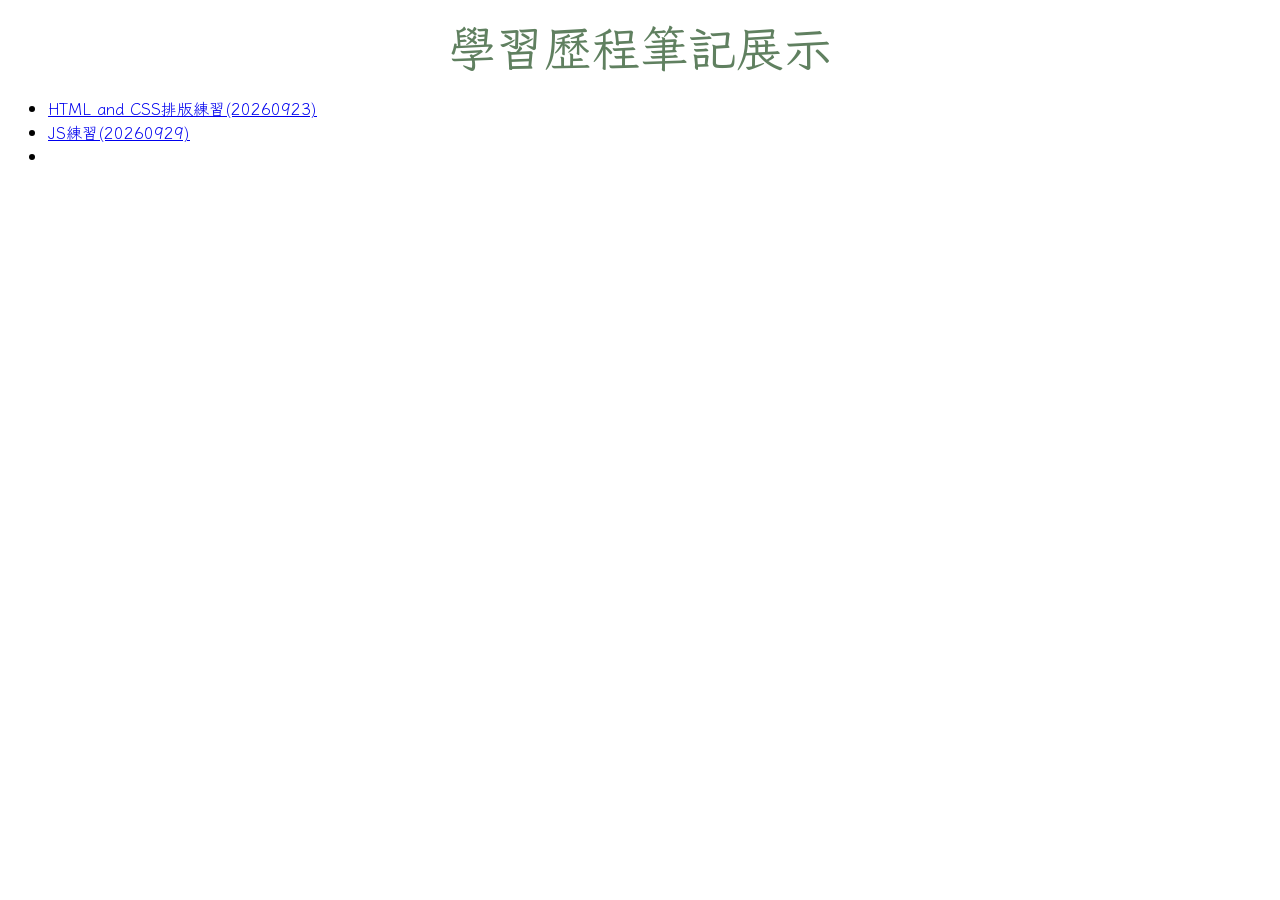
==== index.html @ e020fc0d "更新ivdex.html首頁" ====
<!DOCTYPE html>
<html lang="zh-TW">
<head>
    <meta charset="UTF-8">
    <meta name="viewport" content="width=device-width, initial-scale=1.0">
    <title>學習歷程首頁</title>
    <link rel="stylesheet" href="css/myall0924.css">
</head>
<body>
    <div class="mytitle-04">學習歷程筆記展示</div>
    <ul>
        <li><a href="練習作業0923-1.HTML" target="_blank">HTML and CSS排版練習(20260923) </a></li>
        <li><a href="20260929-jstravelfood.html" target="_blank">JS練習(20260929)</a></li>
        <li><a href=""></a></li>
    </ul>
    <script></script> 
    <script src="js/jquery-4.0.0.js"></script>
    
</body>
</html>
---- css/myall0924.css ----
@import url('https://fonts.googleapis.com/css2?family=Klee+One:wght@400;600&display=swap');

 :root {
   --corle01: #6ac8e4;
   --corle02: #a4bdeb;



 }


 body {
   font-family: "Klee One", cursive;
 }

 /* 字體粗細 */
 .fw-100 {
   font-weight: 100;
 }

 .fw-200 {
   font-weight: 200;
 }

 .fw-300 {
   font-weight: 300;
 }

 .fw-400 {
   font-weight: 400;
 }

 .fw-500 {
   font-weight: 500;
 }

 .fw-600 {
   font-weight: 600;
 }

 .fw-700 {
   font-weight: 700;
 }

 .fw-800 {
   font-weight: 800;
 }

 /* 標題 */
 .mytitle-01 {
   font-size: 32px;
   font-weight: 300;
   text-align: center;
   color: rgb(184, 132, 233);
 }

 .mytitle-02 {
   font-size: 32px;
   font-weight: 600;
   text-align: center;
   color: rgb(132, 210, 233);
 }

 .mytitle-03 {
   font-size: 32px;
   font-weight: 800;
   text-align: center;
   color: rgb(132, 233, 183);
 }

 .mytitle-01 {
   font-size: 32px;
   font-weight: 300;
   text-align: center;
   color: rgb(184, 163, 132);
   /* 柔和暖棕色 */
   margin-top: 15px;
 }

 .mytitle-02 {
   font-size: 32px;
   font-weight: 600;
   text-align: center;
   color: rgb(132, 180, 150);
   /* 柔和黃綠色 */
   margin-top: 10px;
 }

 .mytitle-03 {
   font-size: 32px;
   font-weight: 800;
   text-align: center;
   color: rgb(96, 128, 96);
   /* 柔和沉穩橄欖綠 */
   margin-top: 10px;
   margin-bottom: 15px;
 }
  .mytitle-04 {
   font-size: 48px;
   font-weight: 900;
   text-align: center;
   color: rgb(96, 128, 96);
   /* 柔和沉穩橄欖綠 */
   margin-top: 10px;
   margin-bottom: 15px;

 /* 背景圖 */
 .bg-img {
   background-position: center center;
   background-size: cover;
 }
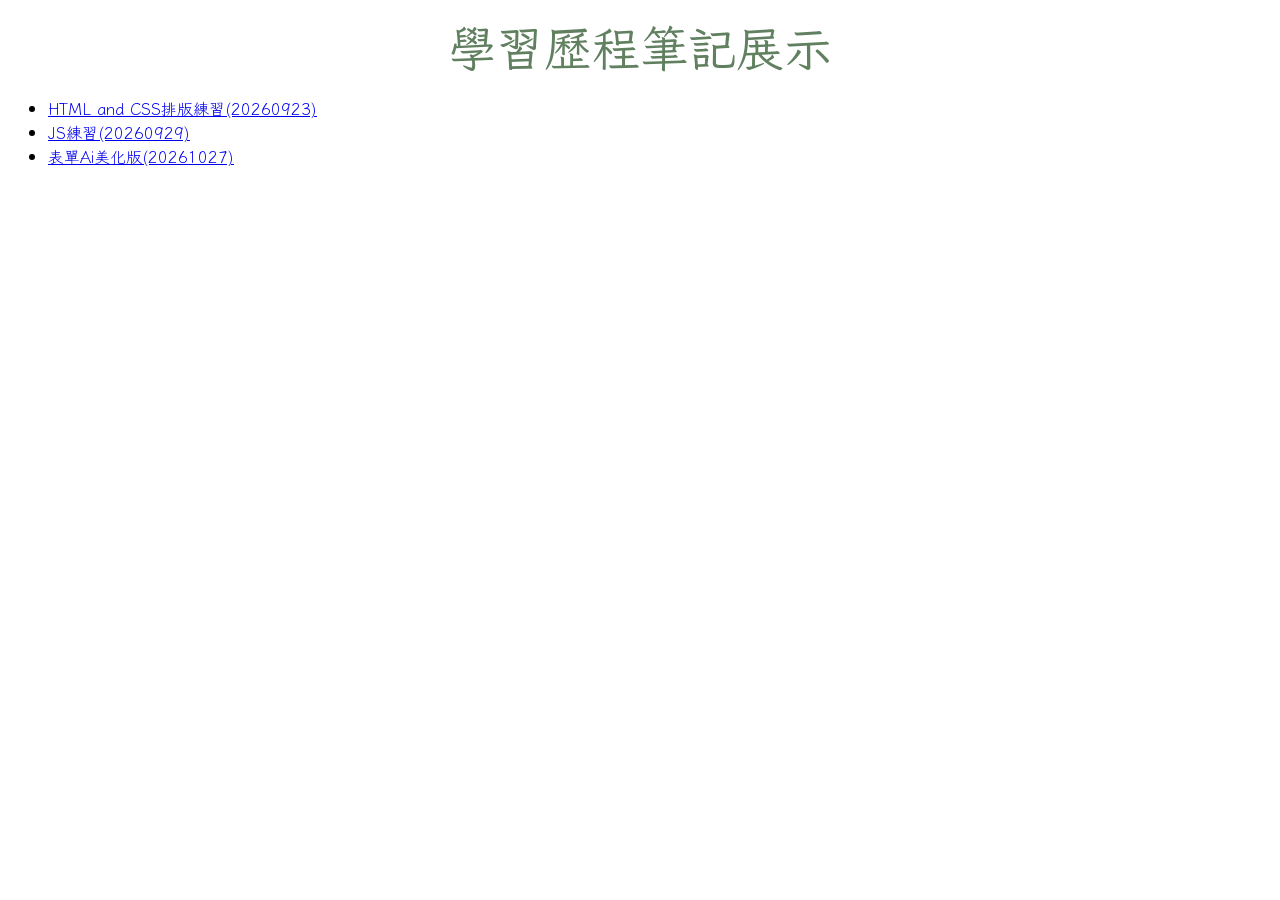
==== commit 84bb34ec: "新增20261027ai美化版檔案" ====
--- a/index.html
+++ b/index.html
@@ -9,9 +9,9 @@
 <body>
     <div class="mytitle-04">學習歷程筆記展示</div>
     <ul>
-        <li><a href="練習作業0923-1.HTML" target="_blank">HTML and CSS排版練習(20260923) </a></li>
+        <li><a href="練習作業0923-1.html" target="_blank">HTML and CSS排版練習(20260923) </a></li>
         <li><a href="20260929-jstravelfood.html" target="_blank">JS練習(20260929)</a></li>
-        <li><a href=""></a></li>
+        <li><a href="20261027ai美化.html" target="_blank" >表單Ai美化版(20261027)</a></li>
     </ul>
     <script></script> 
     <script src="js/jquery-4.0.0.js"></script>
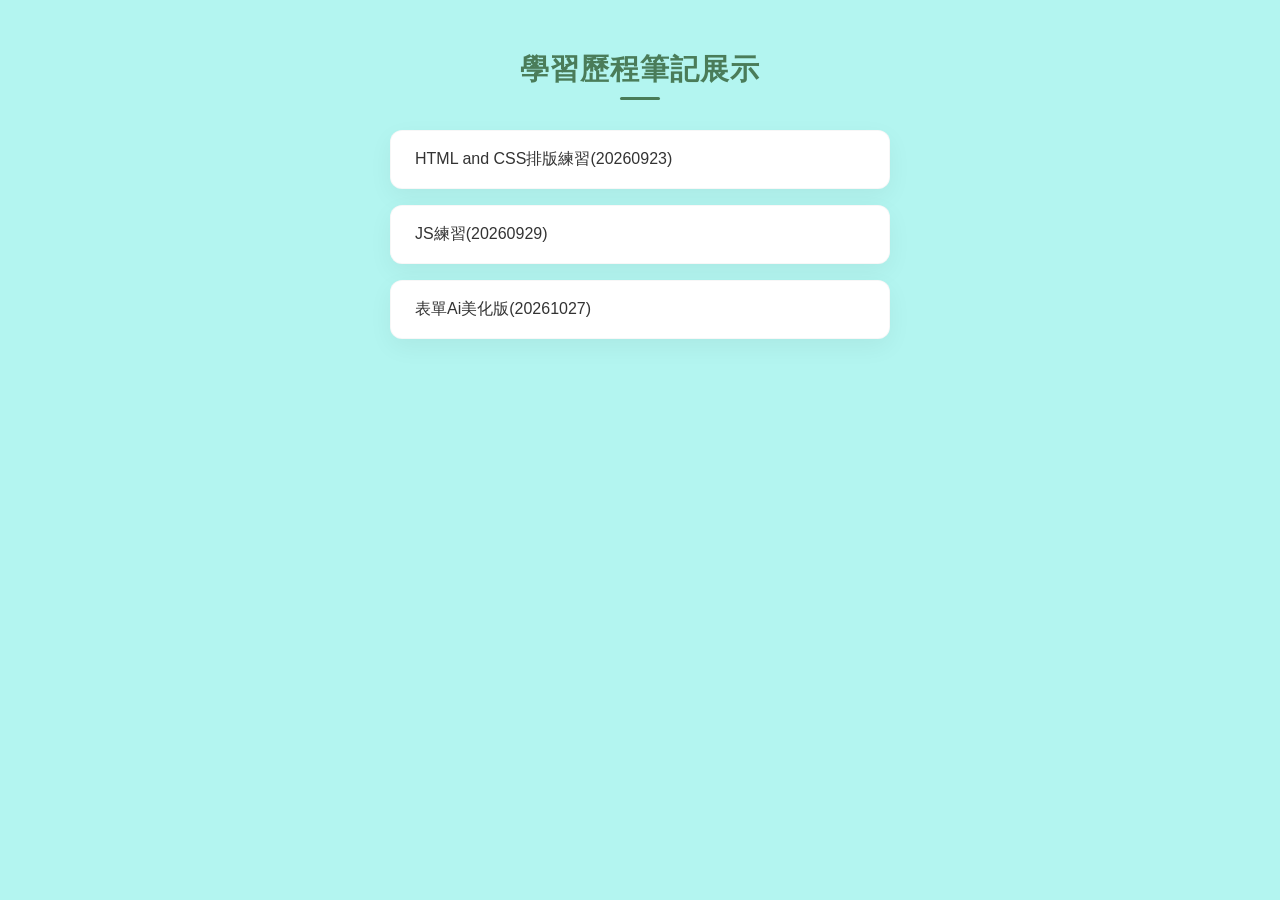
==== commit f8ad05d1: "更新學習歷程" ====
--- a/index.html
+++ b/index.html
@@ -5,6 +5,93 @@
     <meta name="viewport" content="width=device-width, initial-scale=1.0">
     <title>學習歷程首頁</title>
     <link rel="stylesheet" href="css/myall0924.css">
+    <style>
+        /* 清新簡約風格設定 */
+        :root {
+            --bg-color: #b3f5f0;
+            --card-bg: #ffffff;
+            --primary-color: #4a7c59;
+            --hover-color: #689f78;
+            --text-color: #333333;
+            --text-muted: #777777;
+            --border-radius: 12px;
+            --shadow: 0 8px 24px rgba(0, 0, 0, 0.05);
+        }
+
+        body {
+            margin: 0;
+            padding: 40px 20px;
+            font-family: -apple-system, BlinkMacSystemFont, "Segoe UI", Roboto, "Helvetica Neue", Arial, "Noto Sans TC", sans-serif;
+            background-color: var(--bg-color);
+            color: var(--text-color);
+            display: flex;
+            flex-direction: column;
+            align-items: center;
+            min-height: 100vh;
+            box-sizing: border-box;
+        }
+
+        .mytitle-04 {
+            font-size: 1.8rem;
+            font-weight: 600;
+            color: var(--primary-color);
+            margin-bottom: 30px;
+            letter-spacing: 1px;
+            position: relative;
+            padding-bottom: 10px;
+        }
+
+        .mytitle-04::after {
+            content: '';
+            position: absolute;
+            bottom: 0;
+            left: 50%;
+            transform: translateX(-50%);
+            width: 40px;
+            height: 3px;
+            background-color: var(--primary-color);
+            border-radius: 2px;
+        }
+
+        ul {
+            list-style: none;
+            padding: 0;
+            margin: 0;
+            width: 100%;
+            max-width: 500px;
+            display: flex;
+            flex-direction: column;
+            gap: 16px;
+        }
+
+        ul li {
+            background-color: var(--card-bg);
+            border-radius: var(--border-radius);
+            box-shadow: var(--shadow);
+            transition: all 0.3s ease;
+            overflow: hidden;
+            border: 1px solid rgba(0, 0, 0, 0.03);
+        }
+
+        ul li:hover {
+            transform: translateY(-3px);
+            box-shadow: 0 12px 28px rgba(0, 0, 0, 0.08);
+        }
+
+        ul li a {
+            display: block;
+            padding: 18px 24px;
+            text-decoration: none;
+            color: var(--text-color);
+            font-size: 1rem;
+            font-weight: 500;
+            transition: color 0.2s ease;
+        }
+
+        ul li a:hover {
+            color: var(--primary-color);
+        }
+    </style>
 </head>
 <body>
     <div class="mytitle-04">學習歷程筆記展示</div>
--- a/css/myall0924.css
+++ b/css/myall0924.css
@@ -103,9 +103,86 @@
    /* 柔和沉穩橄欖綠 */
    margin-top: 10px;
    margin-bottom: 15px;
+   }
 
  /* 背景圖 */
  .bg-img {
    background-position: center center;
    background-size: cover;
- }+ }
+
+ /* roller圖層 */
+ .roller-r{
+    position: relative;
+    overflow: hidden;
+  }
+ .roller-r .rollerbox-r{
+    position: absolute;
+    width: 100%;
+    height: 100%;
+    background-color: rgba(146, 226, 163, 0.3);
+    transform: translateX(100%);
+    transition: transform 2s;
+    display: flex;
+    justify-content: center;
+    align-items: center;
+  }
+  .roller-r:hover .rollerbox-r{
+    transform: translateX(0);
+  }  
+  .roller-l{
+    position: relative;
+    overflow: hidden;
+  }
+  .roller-l .rollerbox-l{
+    position: absolute;
+    width: 100%;
+    height: 100%;
+    background-color: rgba(146, 226, 163, 0.3);
+    transform: translateX(-100%);
+    transition: transform 2s;
+    display: flex;
+    justify-content: center;
+    align-items: center;
+  }
+  .roller-l:hover .rollerbox-l{
+   transform: translateX(0);
+  }
+
+  .roller-t{
+    position: relative;
+    overflow: hidden;
+  }
+  .roller-t .rollerbox-t{
+    position: absolute;
+    width: 100%;
+    height: 100%;
+    background-color: rgba(146, 226, 163, 0.3);
+    transform: translateY(-100%);
+    transition: transform 2s;
+    display: flex;
+    justify-content: center;
+    align-items: center;
+  }
+  .roller-t:hover .rollerbox-t{
+    transform: translateY(0);
+  }
+
+  .roller-b{
+    position: relative;
+    overflow: hidden;
+  }
+  .roller-b .rollerbox-b{
+    position: absolute;
+    width: 100%;
+    height: 100%;
+    background-color: rgba(146, 226, 163, 0.3);
+    transform: translateY(100%);
+    transition: transform 2s;
+    display: flex;
+    justify-content: center;
+    align-items: center;
+  }
+  .roller-b:hover .rollerbox-b{
+    transform: translateY(0);
+  }
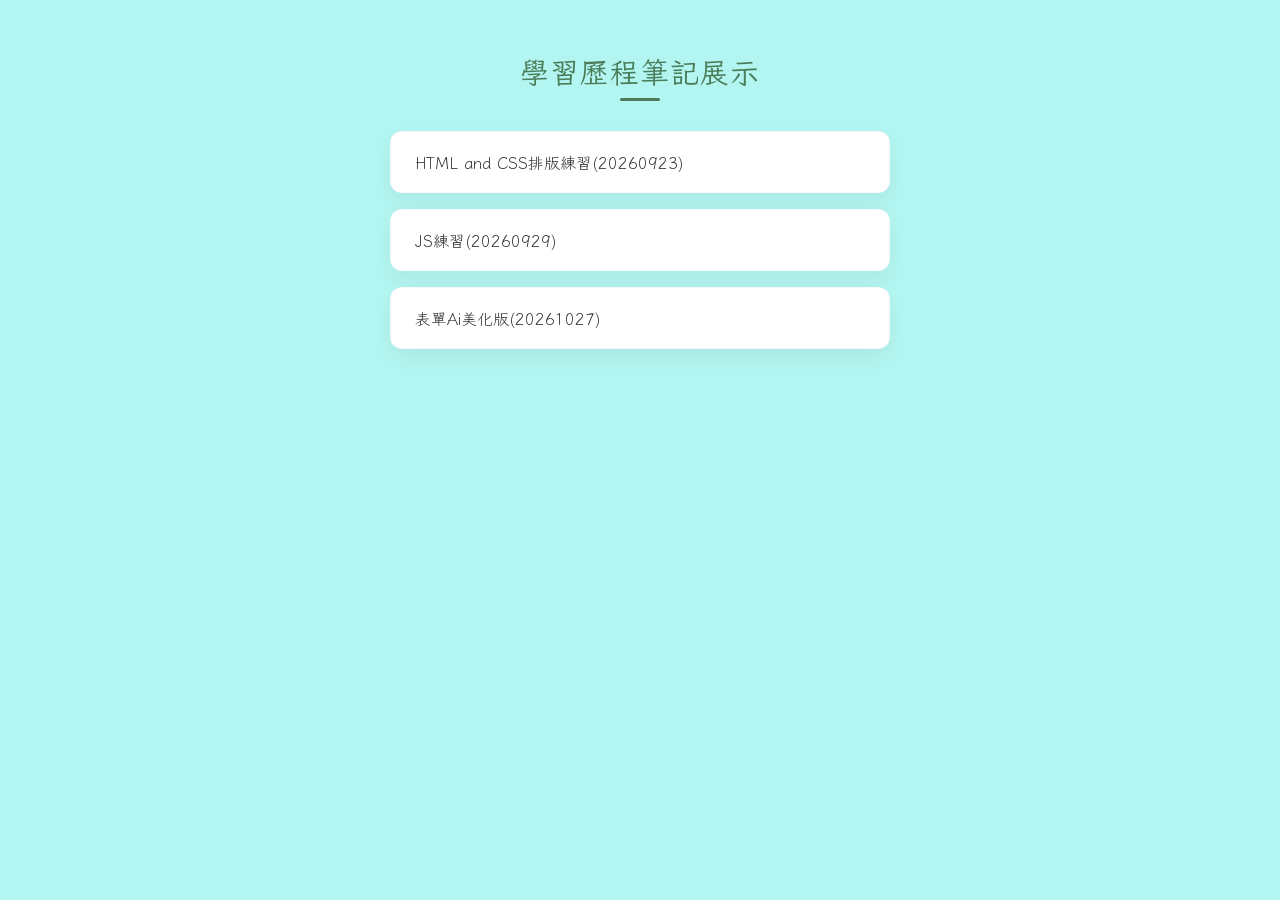
==== commit 4e9cc573: "更新學習歷程(字形)" ====
--- a/index.html
+++ b/index.html
@@ -6,6 +6,8 @@
     <title>學習歷程首頁</title>
     <link rel="stylesheet" href="css/myall0924.css">
     <style>
+        /* 匯入日系手寫感字型 */
+        @import url('https://fonts.googleapis.com/css2?family=Klee+One:wght@400;600&display=swap');
         /* 清新簡約風格設定 */
         :root {
             --bg-color: #b3f5f0;
@@ -21,7 +23,7 @@
         body {
             margin: 0;
             padding: 40px 20px;
-            font-family: -apple-system, BlinkMacSystemFont, "Segoe UI", Roboto, "Helvetica Neue", Arial, "Noto Sans TC", sans-serif;
+            font-family: "Klee One", cursive;
             background-color: var(--bg-color);
             color: var(--text-color);
             display: flex;
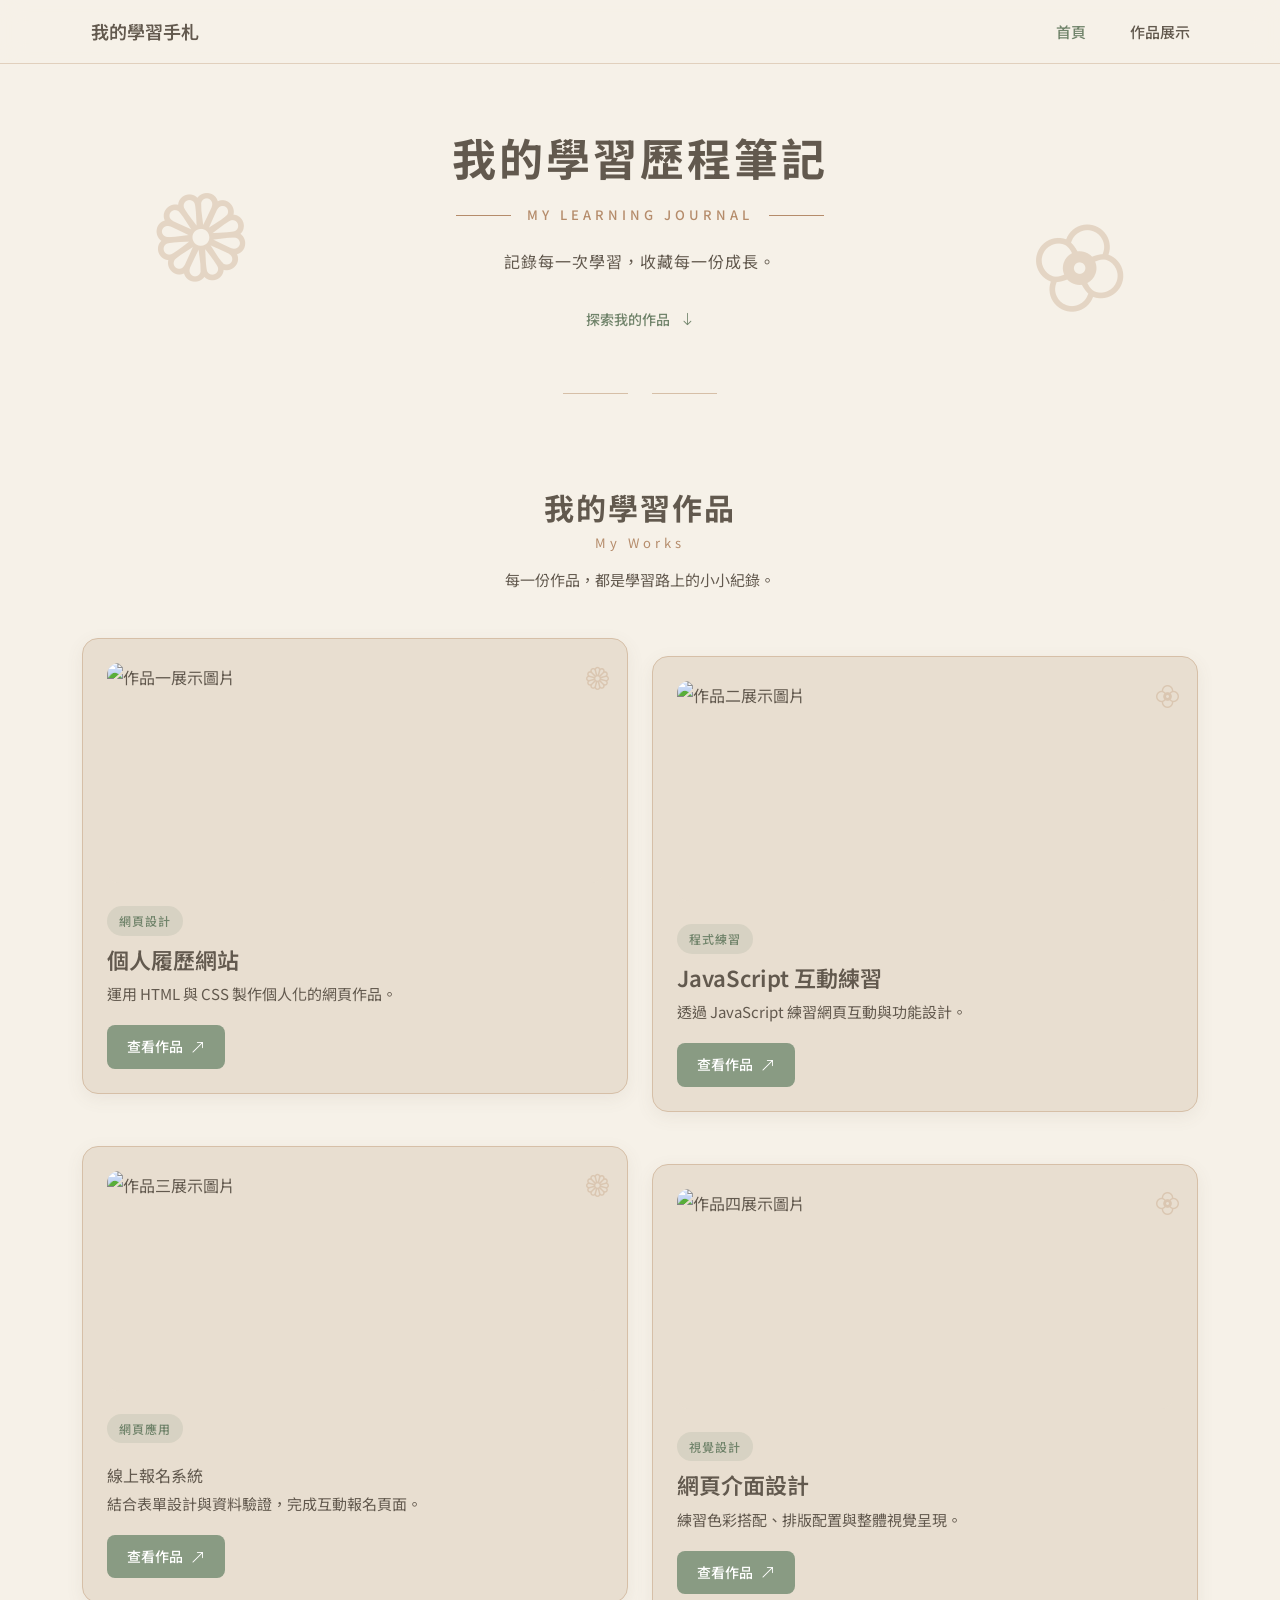
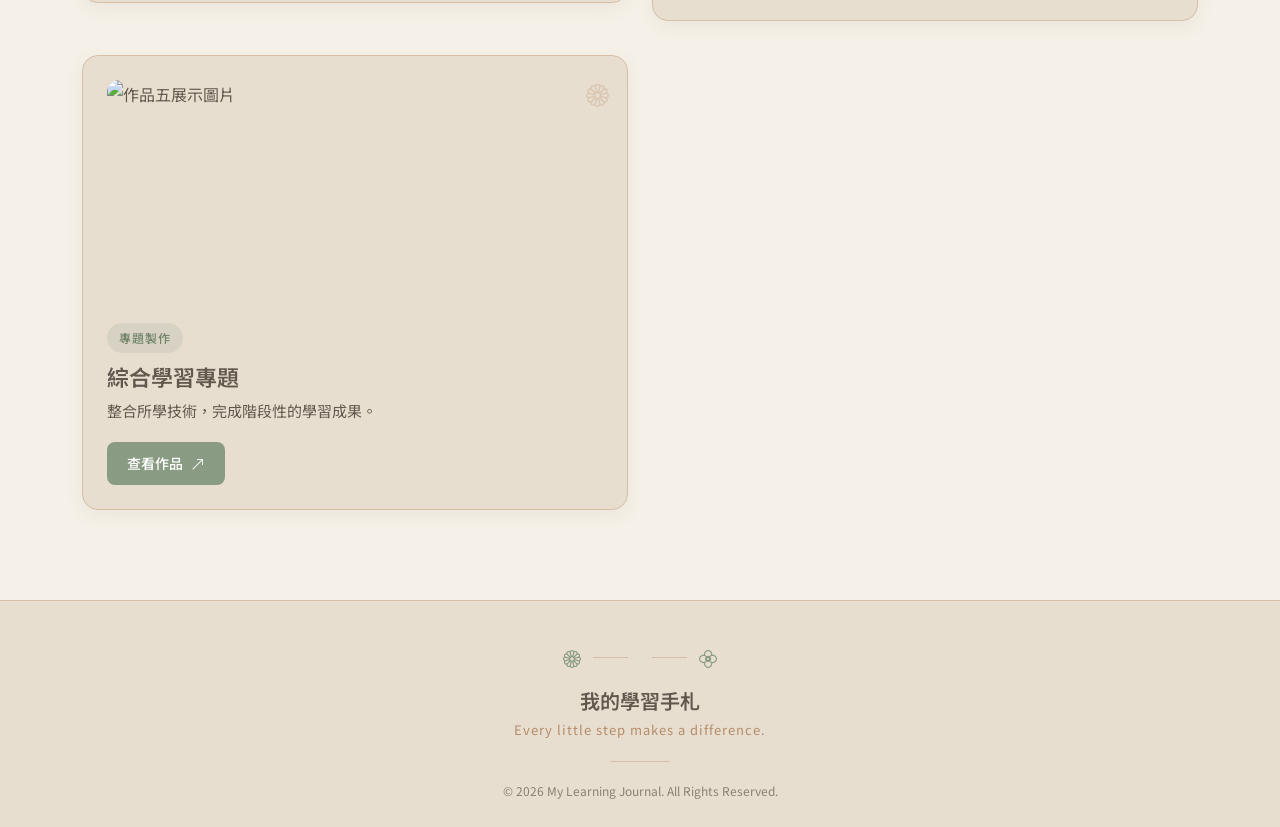
==== commit e387d666: "更新我的學習歷程" ====
--- a/index.html
+++ b/index.html
@@ -1,109 +1,947 @@
 <!DOCTYPE html>
-<html lang="zh-TW">
+<html lang="zh-Hant">
+
 <head>
     <meta charset="UTF-8">
     <meta name="viewport" content="width=device-width, initial-scale=1.0">
-    <title>學習歷程首頁</title>
+
+    <title>我的學習手札｜My Learning Journal</title>
+
+    <!-- Google Fonts -->
+    <link rel="preconnect" href="https://fonts.googleapis.com">
+    <link rel="preconnect" href="https://fonts.gstatic.com" crossorigin>
+    <link href="https://fonts.googleapis.com/css2?family=Noto+Sans+TC:wght@400;500;600;700&display=swap"
+        rel="stylesheet">
+
+    <!-- Bootstrap 5 -->
+    <link href="https://cdn.jsdelivr.net/npm/bootstrap@5.3.3/dist/css/bootstrap.min.css" rel="stylesheet">
+
+    <!-- Bootstrap Icons -->
+    <link href="https://cdn.jsdelivr.net/npm/bootstrap-icons@1.11.3/font/bootstrap-icons.min.css" rel="stylesheet">
+
+    <!-- 自訂 CSS -->
     <link rel="stylesheet" href="css/myall0924.css">
+    <link rel="stylesheet" href="css/bootstrap.bundle.min.css">
+    <link rel="stylesheet" href="css/all.min.css">
     <style>
-        /* 匯入日系手寫感字型 */
-        @import url('https://fonts.googleapis.com/css2?family=Klee+One:wght@400;600&display=swap');
-        /* 清新簡約風格設定 */
+        /* =========================================
+   01. 全站色彩與基本設定
+========================================= */
+
         :root {
-            --bg-color: #b3f5f0;
-            --card-bg: #ffffff;
-            --primary-color: #4a7c59;
-            --hover-color: #689f78;
-            --text-color: #333333;
-            --text-muted: #777777;
-            --border-radius: 12px;
-            --shadow: 0 8px 24px rgba(0, 0, 0, 0.05);
+            /* 主題色彩 */
+            --color-bg: #F6F1E8;
+            --color-primary: #899B83;
+            --color-primary-dark: #71846B;
+            --color-accent: #B58C6B;
+            --color-card: #E8DED0;
+            --color-text: #62594E;
+            --color-decoration: #D6BFA7;
+
+            /* 邊框 */
+            --color-border: #D6BFA7;
+
+            /* 文字 */
+            --font-main: "Noto Sans TC", sans-serif;
+
+            /* 圓角 */
+            --radius-card: 16px;
+            --radius-image: 12px;
+
+            /* 陰影 */
+            --shadow-card: 0 5px 18px rgba(98, 89, 78, 0.08);
+            --shadow-card-hover: 0 12px 28px rgba(98, 89, 78, 0.16);
+
+            /* 動畫 */
+            --transition: all 0.3s ease;
+        }
+
+
+        /* =========================================
+   02. 全站基本樣式
+========================================= */
+
+        * {
+            box-sizing: border-box;
+        }
+
+        html {
+            scroll-behavior: smooth;
+            scroll-padding-top: 80px;
         }
 
         body {
             margin: 0;
-            padding: 40px 20px;
-            font-family: "Klee One", cursive;
-            background-color: var(--bg-color);
-            color: var(--text-color);
+            font-family: var(--font-main);
+            background-color: var(--color-bg);
+            color: var(--color-text);
+            line-height: 1.8;
+        }
+
+        a {
+            text-decoration: none;
+        }
+
+        img {
+            max-width: 100%;
+            display: block;
+        }
+
+
+        /* =========================================
+   03. Navbar 導覽列
+========================================= */
+
+        .custom-navbar {
+            min-height: 64px;
+            background: rgba(246, 241, 232, 0.88);
+            backdrop-filter: blur(12px);
+            -webkit-backdrop-filter: blur(12px);
+
+            border-bottom: 1px solid rgba(214, 191, 167, 0.65);
+
+            padding: 8px 0;
+            z-index: 1000;
+        }
+
+        /* Logo */
+        .journal-logo {
             display: flex;
-            flex-direction: column;
             align-items: center;
-            min-height: 100vh;
-            box-sizing: border-box;
-        }
-
-        .mytitle-04 {
-            font-size: 1.8rem;
+            gap: 9px;
+
+            font-size: 18px;
             font-weight: 600;
-            color: var(--primary-color);
-            margin-bottom: 30px;
+            color: var(--color-text);
+
+            transition: var(--transition);
+        }
+
+        .journal-logo i {
+            color: var(--color-primary);
+            font-size: 20px;
+        }
+
+        .journal-logo:hover {
+            color: var(--color-primary-dark);
+        }
+
+        /* 導覽選單 */
+        .custom-navbar .navbar-nav {
+            flex-direction: row;
+            gap: 28px;
+        }
+
+        .custom-navbar .nav-link {
+            color: var(--color-text);
+            font-size: 15px;
+            font-weight: 500;
+
+            padding: 8px 0;
+            position: relative;
+
+            transition: var(--transition);
+        }
+
+        .custom-navbar .nav-link:hover,
+        .custom-navbar .nav-link.active {
+            color: var(--color-primary-dark);
+        }
+
+
+        /* =========================================
+   04. Banner 主視覺
+========================================= */
+
+        .hero-section {
+            min-height: 350px;
+            position: relative;
+
+            display: flex;
+            align-items: center;
+            justify-content: center;
+
+            padding: 60px 20px 75px;
+            overflow: hidden;
+
+            background-color: var(--color-bg);
+        }
+
+        .hero-content {
+            position: relative;
+            z-index: 2;
+        }
+
+        /* 主標題 */
+        .hero-title {
+            font-size: 44px;
+            font-weight: 700;
+            letter-spacing: 3px;
+
+            color: var(--color-text);
+            margin-bottom: 20px;
+        }
+
+        /* 英文副標題 */
+        .hero-subtitle {
+            display: flex;
+            align-items: center;
+            justify-content: center;
+            gap: 16px;
+
+            margin-bottom: 20px;
+        }
+
+        .hero-subtitle span {
+            width: 55px;
+            height: 1px;
+            background-color: var(--color-accent);
+        }
+
+        .hero-subtitle p {
+            margin: 0;
+
+            font-size: 13px;
+            letter-spacing: 4px;
+            color: var(--color-accent);
+            font-weight: 500;
+        }
+
+        /* 簡介 */
+        .hero-description {
+            font-size: 16px;
+            color: var(--color-text);
             letter-spacing: 1px;
-            position: relative;
-            padding-bottom: 10px;
-        }
-
-        .mytitle-04::after {
-            content: '';
+
+            margin-bottom: 28px;
+        }
+
+        /* Banner 連結 */
+        .hero-link {
+            display: inline-flex;
+            align-items: center;
+            gap: 10px;
+
+            color: var(--color-primary-dark);
+            font-size: 14px;
+            font-weight: 500;
+
+            transition: var(--transition);
+        }
+
+        .hero-link:hover {
+            color: var(--color-accent);
+            transform: translateY(3px);
+        }
+
+        /* Banner 植物裝飾 */
+        .hero-decoration {
             position: absolute;
-            bottom: 0;
+            color: var(--color-decoration);
+            opacity: 0.55;
+            font-size: 90px;
+        }
+
+        .hero-decoration-left {
+            left: 12%;
+            top: 25%;
+            transform: rotate(-20deg);
+        }
+
+        .hero-decoration-right {
+            right: 12%;
+            bottom: 20%;
+            transform: rotate(20deg);
+        }
+
+        /* Banner 底部植物分隔 */
+        .hero-bottom-decoration {
+            position: absolute;
+            bottom: 20px;
             left: 50%;
             transform: translateX(-50%);
-            width: 40px;
-            height: 3px;
-            background-color: var(--primary-color);
-            border-radius: 2px;
-        }
-
-        ul {
-            list-style: none;
-            padding: 0;
-            margin: 0;
+
+            display: flex;
+            align-items: center;
+            gap: 12px;
+
+            color: var(--color-primary);
+        }
+
+        .hero-bottom-decoration span {
+            display: block;
+            width: 65px;
+            height: 1px;
+            background-color: var(--color-decoration);
+        }
+
+        .hero-bottom-decoration i {
+            font-size: 18px;
+        }
+
+
+        /* =========================================
+   05. 作品展示區
+========================================= */
+
+        .works-section {
+            padding: 75px 0 90px;
+            background-color: var(--color-bg);
+        }
+
+        /* 區塊標題 */
+        .section-heading {
+            margin-bottom: 45px;
+        }
+
+        .section-heading h2 {
+            color: var(--color-text);
+            font-size: 30px;
+            font-weight: 700;
+            letter-spacing: 2px;
+
+            margin-bottom: 6px;
+        }
+
+        .section-en-title {
+            color: var(--color-accent);
+            font-size: 13px;
+            letter-spacing: 4px;
+
+            margin-bottom: 12px;
+        }
+
+        .section-description {
+            color: var(--color-text);
+            font-size: 15px;
+            margin-bottom: 15px;
+        }
+
+        .heading-decoration {
+            color: var(--color-primary);
+            font-size: 20px;
+        }
+
+
+        /* =========================================
+   06. 作品卡片
+========================================= */
+
+        .works-grid {
+            row-gap: 28px !important;
+        }
+
+        /* 卡片錯落排列 */
+        .work-item:nth-child(even) {
+            transform: translateY(18px);
+        }
+
+        /* 卡片本體 */
+        .work-card {
+            position: relative;
+            height: 100%;
+
+            padding: 24px;
+
+            background-color: var(--color-card);
+            border: 1px solid var(--color-border);
+            border-radius: var(--radius-card);
+
+            box-shadow: var(--shadow-card);
+
+            overflow: hidden;
+            transition: var(--transition);
+        }
+
+        /* Hover 效果 */
+        .work-card:hover {
+            transform: translateY(-6px);
+            box-shadow: var(--shadow-card-hover);
+        }
+
+        /* 圖片容器 */
+        .work-image {
             width: 100%;
-            max-width: 500px;
+            height: 220px;
+
             display: flex;
-            flex-direction: column;
-            gap: 16px;
-        }
-
-        ul li {
-            background-color: var(--card-bg);
-            border-radius: var(--border-radius);
-            box-shadow: var(--shadow);
-            transition: all 0.3s ease;
+            align-items: center;
+            justify-content: center;
+
+            background-color: var(--color-card);
+
+            border-radius: var(--radius-image);
             overflow: hidden;
-            border: 1px solid rgba(0, 0, 0, 0.03);
-        }
-
-        ul li:hover {
-            transform: translateY(-3px);
-            box-shadow: 0 12px 28px rgba(0, 0, 0, 0.08);
-        }
-
-        ul li a {
-            display: block;
-            padding: 18px 24px;
-            text-decoration: none;
-            color: var(--text-color);
-            font-size: 1rem;
+
+            margin-bottom: 22px;
+        }
+
+        /* 圖片完整顯示 */
+        .work-image img {
+            width: 100%;
+            height: 100%;
+
+            object-fit: contain;
+            object-position: center;
+
+            transition: var(--transition);
+        }
+
+        /* 圖片 Hover */
+        .work-card:hover .work-image img {
+            transform: scale(1.03);
+        }
+
+        /* 分類標籤 */
+        .work-category {
+            display: inline-block;
+
+            padding: 4px 12px;
+            margin-bottom: 10px;
+
+            background-color: rgba(137, 155, 131, 0.18);
+            color: var(--color-primary-dark);
+
+            border-radius: 20px;
+
+            font-size: 12px;
             font-weight: 500;
-            transition: color 0.2s ease;
-        }
-
-        ul li a:hover {
-            color: var(--primary-color);
+            letter-spacing: 1px;
+        }
+
+        /* 作品名稱 */
+        .work-title {
+            color: var(--color-text);
+
+            font-size: 22px;
+            font-weight: 600;
+
+            margin-bottom: 8px;
+        }
+
+        /* 作品簡介 */
+        .work-description {
+            color: var(--color-text);
+
+            font-size: 15px;
+            line-height: 1.8;
+
+            margin-bottom: 18px;
+        }
+
+        /* 查看作品按鈕 */
+        .work-button {
+            display: inline-flex;
+            align-items: center;
+            gap: 8px;
+
+            padding: 9px 20px;
+
+            background-color: var(--color-primary);
+            color: #ffffff;
+
+            border-radius: 8px;
+
+            font-size: 14px;
+            font-weight: 500;
+
+            transition: var(--transition);
+        }
+
+        .work-button:hover {
+            background-color: var(--color-primary-dark);
+            color: #ffffff;
+        }
+
+        .work-button i {
+            transition: var(--transition);
+        }
+
+        .work-button:hover i {
+            transform: translate(3px, -3px);
+        }
+
+        /* 卡片植物裝飾 */
+        .work-decoration {
+            position: absolute;
+            top: 18px;
+            right: 18px;
+
+            color: var(--color-decoration);
+            opacity: 0.75;
+
+            font-size: 23px;
+            pointer-events: none;
+        }
+
+
+        /* =========================================
+   07. Footer 頁尾
+========================================= */
+
+        .journal-footer {
+            padding: 40px 0 25px;
+            text-align: center;
+
+            background-color: var(--color-card);
+            border-top: 1px solid var(--color-border);
+        }
+
+        /* Footer 植物裝飾 */
+        .footer-decoration {
+            display: flex;
+            align-items: center;
+            justify-content: center;
+            gap: 12px;
+
+            color: var(--color-primary);
+            margin-bottom: 15px;
+        }
+
+        .footer-decoration i {
+            font-size: 18px;
+        }
+
+        .footer-decoration span {
+            width: 35px;
+            height: 1px;
+            background-color: var(--color-decoration);
+        }
+
+        /* Footer 標題 */
+        .footer-title {
+            color: var(--color-text);
+            font-size: 20px;
+            font-weight: 600;
+
+            margin-bottom: 5px;
+        }
+
+        /* Footer 英文 */
+        .footer-quote {
+            color: var(--color-accent);
+            font-size: 13px;
+            letter-spacing: 1px;
+
+            margin-bottom: 20px;
+        }
+
+        /* 分隔線 */
+        .footer-divider {
+            width: 60px;
+            height: 1px;
+
+            background-color: var(--color-border);
+            margin: 0 auto 18px;
+        }
+
+        /* Copyright */
+        .footer-copyright {
+            color: var(--color-text);
+            opacity: 0.7;
+
+            font-size: 12px;
+            margin-bottom: 0;
+        }
+
+
+        /* =========================================
+   08. RWD 響應式設定
+   統一放在 CSS 最下方
+========================================= */
+
+        /* 平板裝置 */
+        @media (max-width: 991.98px) {
+
+            .hero-decoration {
+                font-size: 70px;
+            }
+
+            .hero-decoration-left {
+                left: 5%;
+            }
+
+            .hero-decoration-right {
+                right: 5%;
+            }
+
+            .works-section {
+                padding: 65px 0 75px;
+            }
+
+        }
+
+        /* 手機裝置 */
+        @media (max-width: 767.98px) {
+
+            /* Navbar */
+            .custom-navbar {
+                min-height: 60px;
+                padding: 7px 0;
+            }
+
+            .journal-logo {
+                font-size: 15px;
+                gap: 6px;
+            }
+
+            .journal-logo i {
+                font-size: 17px;
+            }
+
+            .custom-navbar .navbar-nav {
+                gap: 15px;
+            }
+
+            .custom-navbar .nav-link {
+                font-size: 13px;
+            }
+
+            /* Banner */
+            .hero-section {
+                min-height: 320px;
+                padding: 55px 15px 65px;
+            }
+
+            .hero-title {
+                font-size: 30px;
+                letter-spacing: 1px;
+            }
+
+            .hero-subtitle {
+                gap: 10px;
+            }
+
+            .hero-subtitle span {
+                width: 30px;
+            }
+
+            .hero-subtitle p {
+                font-size: 11px;
+                letter-spacing: 2px;
+            }
+
+            .hero-description {
+                font-size: 14px;
+            }
+
+            .hero-decoration {
+                font-size: 42px;
+                opacity: 0.4;
+            }
+
+            .hero-decoration-left {
+                left: 2%;
+                top: 12%;
+            }
+
+            .hero-decoration-right {
+                right: 2%;
+                bottom: 12%;
+            }
+
+            /* 作品展示 */
+            .works-section {
+                padding: 55px 0 65px;
+            }
+
+            .section-heading {
+                margin-bottom: 30px;
+            }
+
+            .section-heading h2 {
+                font-size: 25px;
+            }
+
+            .section-description {
+                font-size: 13px;
+            }
+
+            /* 卡片 */
+            .work-item:nth-child(even) {
+                transform: none;
+            }
+
+            .work-card {
+                padding: 18px;
+            }
+
+            .work-image {
+                height: 220px;
+                margin-bottom: 18px;
+            }
+
+            .work-title {
+                font-size: 20px;
+            }
+
+            .work-description {
+                font-size: 14px;
+            }
+
+            /* Footer */
+            .journal-footer {
+                padding: 35px 0 22px;
+            }
+
+        }
+
+        /* 小型手機 */
+        @media (max-width: 375px) {
+
+            .journal-logo {
+                font-size: 13px;
+            }
+
+            .custom-navbar .navbar-nav {
+                gap: 10px;
+            }
+
+            .custom-navbar .nav-link {
+                font-size: 12px;
+            }
+
+            .hero-title {
+                font-size: 26px;
+            }
+
+            .hero-description {
+                font-size: 13px;
+            }
+
         }
     </style>
+
 </head>
+
 <body>
-    <div class="mytitle-04">學習歷程筆記展示</div>
-    <ul>
-        <li><a href="練習作業0923-1.html" target="_blank">HTML and CSS排版練習(20260923) </a></li>
-        <li><a href="20260929-jstravelfood.html" target="_blank">JS練習(20260929)</a></li>
-        <li><a href="20261027ai美化.html" target="_blank" >表單Ai美化版(20261027)</a></li>
-    </ul>
-    <script></script> 
-    <script src="js/jquery-4.0.0.js"></script>
-    
+
+    <!-- ==================== Navbar ==================== -->
+    <nav class="navbar navbar-expand custom-navbar sticky-top">
+        <div class="container">
+
+            <!-- Logo -->
+            <a class="navbar-brand journal-logo" href="#home">
+                <i class="bi bi-leaf-fill"></i>
+                <span>我的學習手札</span>
+            </a>
+
+            <!-- 導覽選單 -->
+            <div class="navbar-nav ms-auto">
+                <a class="nav-link active" href="#home">首頁</a>
+                <a class="nav-link" href="#works">作品展示</a>
+            </div>
+
+        </div>
+    </nav>
+
+
+    <!-- ==================== Banner ==================== -->
+    <header id="home" class="hero-section">
+
+        <!-- 左側植物裝飾 -->
+        <div class="hero-decoration hero-decoration-left">
+            <i class="bi bi-flower1"></i>
+        </div>
+
+        <!-- 右側植物裝飾 -->
+        <div class="hero-decoration hero-decoration-right">
+            <i class="bi bi-flower2"></i>
+        </div>
+
+        <div class="container">
+            <div class="hero-content text-center">
+
+                <h1 class="hero-title">
+                    我的學習歷程筆記
+                </h1>
+
+                <div class="hero-subtitle">
+                    <span></span>
+                    <p>MY LEARNING JOURNAL</p>
+                    <span></span>
+                </div>
+
+                <p class="hero-description">
+                    記錄每一次學習，收藏每一份成長。
+                </p>
+
+                <a href="#works" class="hero-link">
+                    探索我的作品
+                    <i class="bi bi-arrow-down"></i>
+                </a>
+
+            </div>
+        </div>
+
+        <!-- Banner 底部植物分隔 -->
+        <div class="hero-bottom-decoration">
+            <span></span>
+            <i class="bi bi-leaf"></i>
+            <span></span>
+        </div>
+
+    </header>
+
+
+    <!-- ==================== 作品展示區 ==================== -->
+    <main>
+        <section id="works" class="works-section">
+            <div class="container">
+                <!-- 區塊標題 -->
+                <div class="section-heading text-center">
+                    <h2>我的學習作品</h2>
+                    <p class="section-en-title">My Works</p>
+                    <p class="section-description">每一份作品，都是學習路上的小小紀錄。</p>
+                    <div class="heading-decoration">
+                        <i class="bi bi-leaf"></i>
+                    </div>
+                </div>
+
+
+                <!-- 作品卡片 -->
+                <div class="row g-4 works-grid">
+                    <!-- 作品 01 -->
+                    <div class="col-md-6 work-item">
+                        <article class="work-card">
+                            <div class="work-image">
+                                <img src="images/future03.avif" alt="作品一展示圖片">
+                            </div>
+                            <div class="work-content">
+                                <span class="work-category">網頁設計</span>
+                                <h3 class="work-title">個人履歷網站</h3>
+                                <p class="work-description">運用 HTML 與 CSS 製作個人化的網頁作品。</p>
+                                <a href="20261105-SPA一頁式網站.html" class="work-button" target="_blank" rel="noopener noreferrer">
+                                    查看作品
+                                    <i class="bi bi-arrow-up-right"></i>
+                                </a>
+                            </div>
+                            <i class="bi bi-flower1 work-decoration"></i>
+                        </article>
+                    </div>
+
+
+                    <!-- 作品 02 -->
+                    <div class="col-md-6 work-item">
+                        <article class="work-card">
+                            <div class="work-image">
+                                <img src="images/about me.avif" alt="作品二展示圖片">
+                            </div>
+                            <div class="work-content">
+                                <span class="work-category">程式練習</span>
+                                <h3 class="work-title">JavaScript 互動練習</h3>
+                                <p class="work-description">透過 JavaScript 練習網頁互動與功能設計。</p>
+                                <a href="20260929-jstravelfood.html" class="work-button" target="_blank" rel="noopener noreferrer">
+                                    查看作品
+                                    <i class="bi bi-arrow-up-right"></i>
+                                </a>
+                            </div>
+                            <i class="bi bi-flower2 work-decoration"></i>
+                        </article>
+                    </div>
+
+
+                    <!-- 作品 03 -->
+                    <div class="col-md-6 work-item">
+                        <article class="work-card">
+                            <div class="work-image">
+                                <img src="images/work04.avif" alt="作品三展示圖片">
+                            </div>
+                            <div class="work-content">
+                                <span class="work-category">網頁應用</span>
+                                <h3 class="work-title"></h3>線上報名系統</h3>
+                                <p class="work-description">結合表單設計與資料驗證，完成互動報名頁面。</p>
+                                <a href="20261027ai美化.html" class="work-button" target="_blank" rel="noopener noreferrer">
+                                    查看作品
+                                    <i class="bi bi-arrow-up-right"></i>
+                                </a>
+                            </div>
+                            <i class="bi bi-flower1 work-decoration"></i>
+                        </article>
+                    </div>
+
+                    <!-- 作品 04 -->
+                    <div class="col-md-6 work-item">
+                        <article class="work-card">
+                            <div class="work-image">
+                                <img src="images/work04.jpg" alt="作品四展示圖片">
+                            </div>
+                            <div class="work-content">
+                                <span class="work-category">視覺設計</span>
+                                <h3 class="work-title">網頁介面設計</h3>
+                                <p class="work-description">練習色彩搭配、排版配置與整體視覺呈現。</p>
+                                <a href="#" class="work-button" target="_blank" rel="noopener noreferrer">
+                                    查看作品
+                                    <i class="bi bi-arrow-up-right"></i>
+                                </a>
+                            </div>
+                            <i class="bi bi-flower2 work-decoration"></i>
+                        </article>
+                    </div>
+
+
+                    <!-- 作品 05 -->
+                    <div class="col-md-6 work-item">
+                        <article class="work-card">
+                            <div class="work-image">
+                                <img src="images/work05.jpg" alt="作品五展示圖片">
+                            </div>
+                            <div class="work-content">
+                                <span class="work-category">專題製作</span>
+                                <h3 class="work-title">綜合學習專題</h3>
+                                <p class="work-description">整合所學技術，完成階段性的學習成果。</p>
+                                <a href="#" class="work-button" target="_blank" rel="noopener noreferrer">
+                                    查看作品
+                                    <i class="bi bi-arrow-up-right"></i>
+                                </a>
+                            </div>
+                            <i class="bi bi-flower1 work-decoration"></i>
+                        </article>
+                    </div>
+                </div>
+            </div>
+        </section>
+    </main>
+
+    <!-- ==================== Footer ==================== -->
+    <footer class="journal-footer">
+
+        <div class="container">
+
+            <div class="footer-decoration">
+                <i class="bi bi-flower1"></i>
+                <span></span>
+                <i class="bi bi-leaf"></i>
+                <span></span>
+                <i class="bi bi-flower2"></i>
+            </div>
+
+            <h3 class="footer-title">我的學習手札</h3>
+            <p class="footer-quote">
+                Every little step makes a difference.
+            </p>
+            <div class="footer-divider"></div>
+            <p class="footer-copyright">
+                © 2026 My Learning Journal. All Rights Reserved.
+            </p>
+        </div>
+    </footer>
+
+
+    <!-- jQuery -->
+    <script src="https://code.jquery.com/jquery-3.7.1.min.js"></script>
+
+    <!-- Bootstrap JS -->
+    <script src="https://cdn.jsdelivr.net/npm/bootstrap@5.3.3/dist/js/bootstrap.bundle.min.js"></script>
+
+    <!-- 自訂 JavaScript -->
+    <script src="js/script.js"></script>
+
 </body>
+
+</html>
+
+
+</body>
+
 </html>
